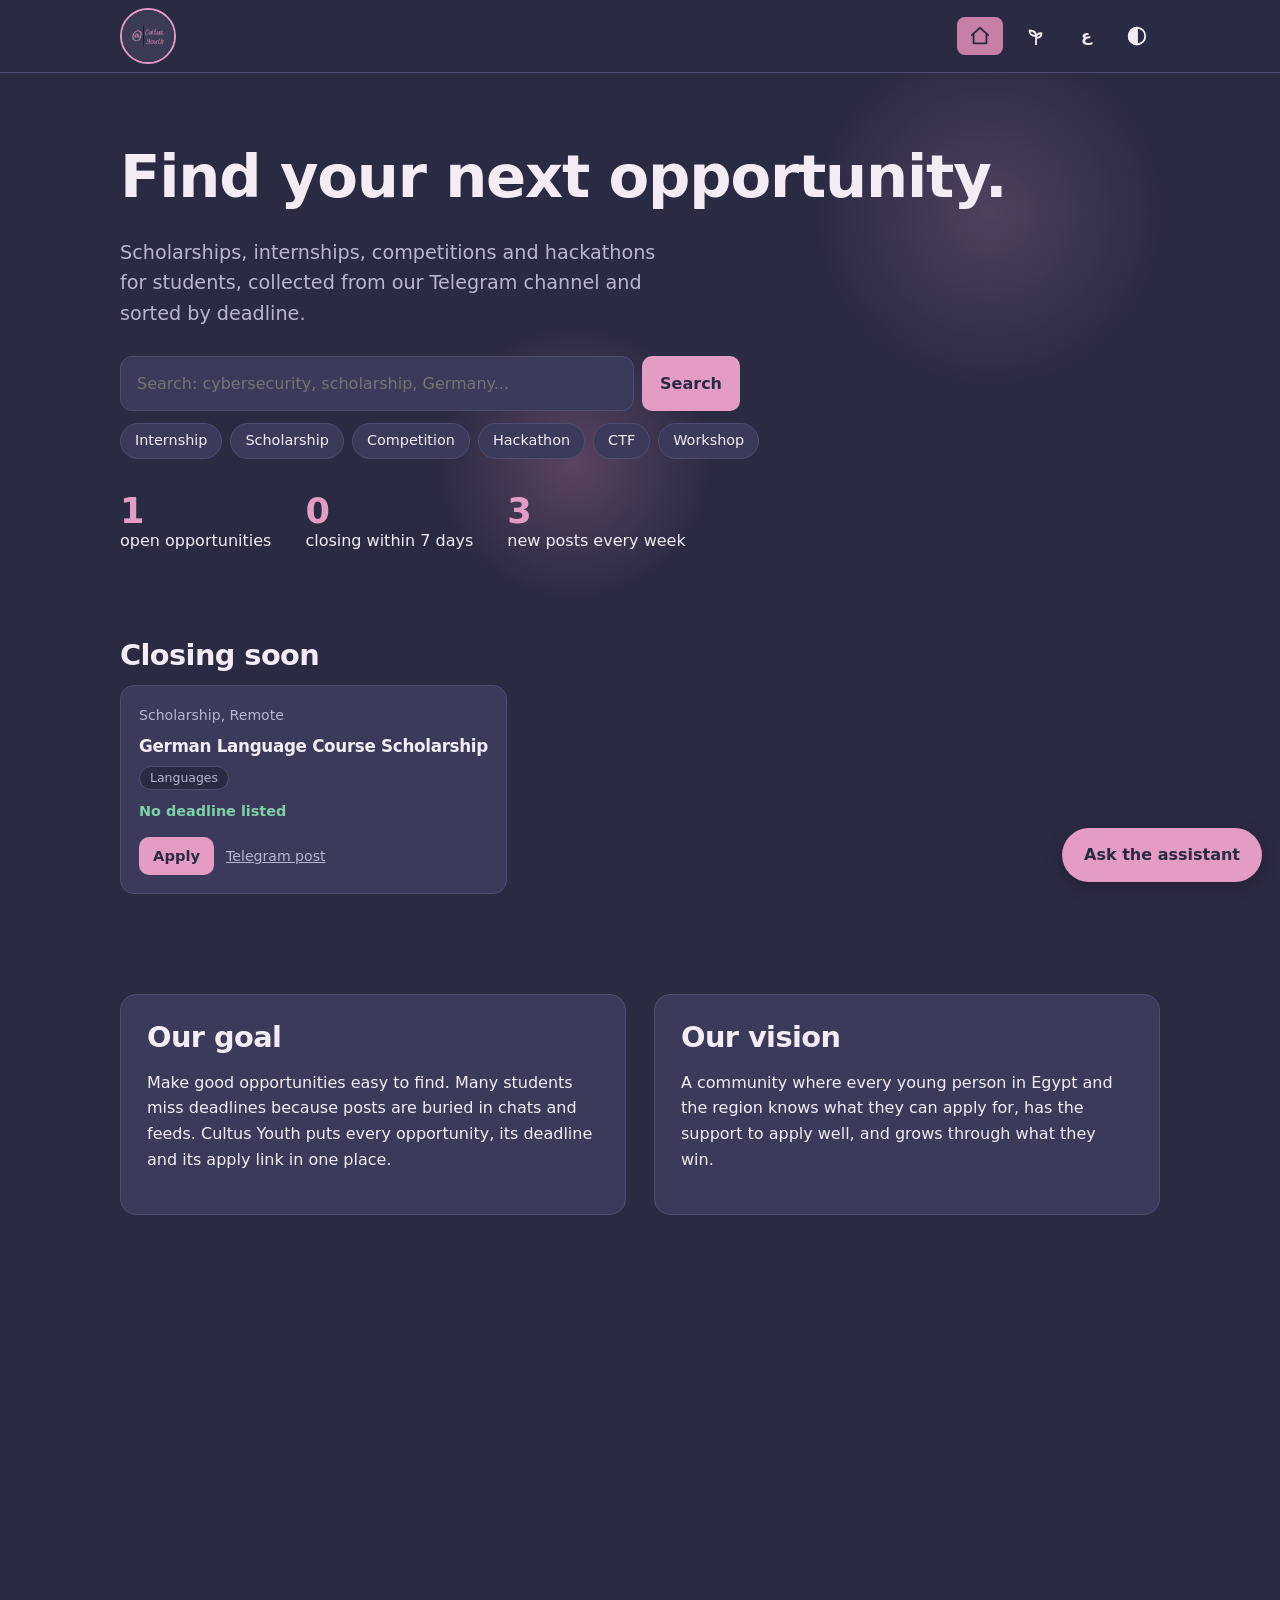
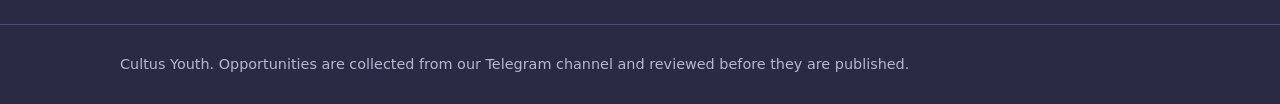
==== web/index.html @ 15549f33 "first commit" ====
<!DOCTYPE html>
<html lang="en">
<head>
<meta charset="utf-8">
<meta name="viewport" content="width=device-width, initial-scale=1, viewport-fit=cover">
<!-- Security: scripts only from this site. -->
<meta http-equiv="Content-Security-Policy" content="default-src 'self'; script-src 'self'; style-src 'self' https://fonts.googleapis.com; font-src https://fonts.gstatic.com; img-src 'self' data:; connect-src 'self'; base-uri 'none'; form-action 'self' mailto:">
<link rel="icon" href="assets/logo.jpg">
<link href="https://fonts.googleapis.com/css2?family=DM+Sans:wght@400;500;700&family=Noto+Sans+Arabic:wght@400;500;700&display=swap" rel="stylesheet">
<link rel="stylesheet" href="css/common.css">
<link rel="stylesheet" href="css/home.css">
<title>Cultus Youth</title>
</head>
<body data-title="nav.home">
<nav><div class="wrap">
<a class="logo" href="index.html" aria-label="Cultus Youth"><img src="assets/logo.jpg" alt="Cultus Youth logo" width="56" height="56"></a>
<a class="tab" href="index.html" id="t-home" data-i18n-aria="nav.home" aria-current="page"><svg viewBox="0 0 24 24" aria-hidden="true"><path d="M3 11l9-8 9 8"/><path d="M5 10v10h14V10"/></svg></a>
<a class="tab" href="opportunities.html" id="t-opps" data-i18n-aria="nav.opps"><svg viewBox="0 0 24 24" aria-hidden="true"><path d="M12 21v-9"/><path d="M12 12C12 8 9 6 5 6c0 4 3 6 7 6z"/><path d="M12 14c0-3 2-5 6-5 0 3-2 5-6 5z"/></svg></a>
<button class="tab" id="lang" data-i18n-aria="nav.lang">ع</button>
<button class="tab" id="theme" data-i18n-aria="nav.theme"><svg viewBox="0 0 24 24" aria-hidden="true"><circle cx="12" cy="12" r="9"/><path d="M12 3a9 9 0 000 18z" fill="currentColor"/></svg></button>
</div></nav>
<main>
<div class="wrap hero">
<h1 data-i18n="h.title"></h1>
<p class="lead" data-i18n="h.lead"></p>
<form class="search" id="hs" role="search"><input id="hq" maxlength="100" data-i18n-ph="h.search" data-i18n-aria="h.search"><button class="btn" data-i18n="search"></button></form>
<div class="chips" id="hchips"></div>
<div class="stats"><div><b id="n1">0</b><span data-i18n="stat.open"></span></div><div><b id="n2">0</b><span data-i18n="stat.soon"></span></div><div><b>3</b><span data-i18n="stat.week"></span></div></div>
</div>
<section><div class="wrap"><h2 data-i18n="h.soon"></h2><div class="ticker" id="soon"></div></div></section>
<section><div class="wrap two">
<div class="panel"><h2 data-i18n="h.goal"></h2><p data-i18n="h.goal.p"></p></div>
<div class="panel"><h2 data-i18n="h.vision"></h2><p data-i18n="h.vision.p"></p></div>
</div></section>
<section><div class="wrap two">
<div class="panel founder"><img class="av" src="assets/founder.jpg" alt="Toka Sayed" width="96" height="96"><div><h3>Toka Sayed</h3><p class="meta" data-i18n="founder.role"></p><p data-i18n="founder.bio"></p><a class="btn ghost" href="https://www.linkedin.com/in/tokasayed/" target="_blank" rel="noopener noreferrer">LinkedIn</a></div></div>
<div class="panel"><h3 data-i18n="follow"></h3><p class="meta" data-i18n="follow.p"></p>
<!-- EDIT: replace each # with your real link -->
<div class="socials"><a href="#" target="_blank" rel="noopener noreferrer">Telegram</a><a href="#" target="_blank" rel="noopener noreferrer">WhatsApp</a><a href="#" target="_blank" rel="noopener noreferrer">Instagram</a><a href="#" target="_blank" rel="noopener noreferrer">LinkedIn</a><a href="#" target="_blank" rel="noopener noreferrer">Facebook</a></div></div>
</div></section>
</main>
<footer><div class="wrap" data-i18n="footer"></div></footer>
<button id="fab" aria-expanded="false" aria-controls="chat" data-i18n="chat.fab"></button>
<div id="chat" role="dialog" aria-labelledby="chat-t">
<header><strong id="chat-t" data-i18n="chat.title"></strong><button id="cx" data-i18n-aria="close">x</button></header>
<div id="msgs" aria-live="polite"></div><div id="qc"></div>
<form id="cf"><input id="ci" maxlength="500" autocomplete="off" data-i18n-ph="chat.ph" data-i18n-aria="chat.ph"><button class="btn" data-i18n="send"></button></form>
</div>
<script type="module" src="js/home.js"></script>
</body>
</html>
---- web/css/common.css ----
/* Shared: tokens, nav, buttons, chips, cards, chat widget, motion */
:root{--bg:#f6f2f7;--sf:#fff;--tx:#2a2942;--mu:#6b6a85;--ac:#a8527f;--ac2:#3b3a5a;--bd:#e2dbe6;--ok:#2f7d5b;--wr:#b4482f;--on:#fff;box-sizing:border-box;padding-top:env(safe-area-inset-top,0px);padding-bottom:env(safe-area-inset-bottom,0px)}
@media (prefers-color-scheme:dark){:root:not([data-theme="light"]){--bg:#2b2a43;--sf:#3b3a5a;--tx:#f3ecf4;--mu:#b9b6d0;--ac:#e39cc4;--ac2:#c77fa6;--bd:#4f4e72;--ok:#7fd1a8;--wr:#ff9b84;--on:#2b2a43}}
:root[data-theme="dark"]{--bg:#2b2a43;--sf:#3b3a5a;--tx:#f3ecf4;--mu:#b9b6d0;--ac:#e39cc4;--ac2:#c77fa6;--bd:#4f4e72;--ok:#7fd1a8;--wr:#ff9b84;--on:#2b2a43}
*{box-sizing:border-box}html{scroll-padding-top:env(safe-area-inset-top,0px);scroll-behavior:smooth}
body{margin:0;background:var(--bg);color:var(--tx);font:16px/1.6 'DM Sans','Noto Sans Arabic',system-ui,sans-serif;overflow-x:clip;transition:background-color .3s,color .3s}
h1,h2,h3{font-weight:700;line-height:1.15;letter-spacing:-.02em;margin:0 0 .45em}
h1{font-size:clamp(2.2rem,6vw,3.7rem)}h2{font-size:1.8rem}h3{font-size:1.3rem}
:root[dir=rtl] h1,:root[dir=rtl] h2,:root[dir=rtl] h3{letter-spacing:0}
a{color:inherit}button{font:inherit;cursor:pointer;color:inherit}[hidden]{display:none!important}
:focus-visible{outline:3px solid var(--ac);outline-offset:2px}
.wrap{max-width:1080px;margin:0 auto;padding:0 20px}
section{padding:46px 0}
.meta{color:var(--mu);font-size:.88rem}
nav{position:sticky;top:env(safe-area-inset-top,0px);z-index:20;background:var(--bg);border-bottom:1px solid var(--bd)}
nav .wrap{display:flex;align-items:center;gap:6px 10px;min-height:62px;padding-top:8px;padding-bottom:8px;flex-wrap:wrap}
.logo{margin-inline-end:auto;display:flex}.logo img{height:56px;width:56px;border-radius:50%;object-fit:cover;border:2px solid var(--ac);transition:transform .6s}.logo:hover img{transform:rotate(360deg) scale(1.06)}
.tab{background:none;border:0;padding:8px 12px;border-radius:8px;text-decoration:none;font-weight:700;transition:transform .15s,background-color .2s}
.tab[aria-current=page]{background:var(--ac2);color:var(--on)}
.tab svg{width:22px;height:22px;display:block;stroke:currentColor;fill:none;stroke-width:2;stroke-linecap:round;stroke-linejoin:round;transition:transform .25s}.tab:hover svg{transform:translateY(-2px) scale(1.1)}
.btn{background:var(--ac);color:var(--on);border:0;border-radius:10px;padding:10px 18px;font-weight:700;text-decoration:none;display:inline-block;transition:transform .15s}
.btn:hover{transform:translateY(-2px)}.btn:active,.chip:active{transform:scale(.95)}
.btn.ghost{background:none;color:var(--tx);border:1.5px solid var(--bd)}
.chips{display:flex;flex-wrap:wrap;gap:8px}
.chip{border:1.5px solid var(--bd);background:var(--sf);border-radius:99px;padding:5px 14px;font-size:.9rem;text-decoration:none;transition:transform .15s,border-color .2s,background-color .2s}
.chip:hover{border-color:var(--ac)}.chip.on{background:var(--ac2);color:var(--on);border-color:var(--ac2)}
.panel{background:var(--sf);border:1px solid var(--bd);border-radius:16px;padding:26px}
.card{background:var(--sf);border:1px solid var(--bd);border-radius:14px;padding:18px;display:flex;flex-direction:column;gap:8px;animation:rise .5s ease backwards;transition:transform .2s,box-shadow .2s,border-color .2s}
.card:hover{transform:translateY(-5px);box-shadow:0 12px 26px rgba(0,0,0,.18);border-color:var(--ac)}
.card h3{font-size:1.05rem;margin:0;line-height:1.35}
.tags{display:flex;flex-wrap:wrap;gap:6px}.tag{font-size:.78rem;border-radius:99px;padding:1px 10px;background:var(--bg);border:1px solid var(--bd);color:var(--mu)}
.dl{font-weight:700;font-size:.9rem}.dl.urgent{color:var(--wr);animation:blinkdl 1.8s ease-in-out infinite}.dl.soon{color:var(--ac)}.dl.far{color:var(--ok)}
.row{display:flex;gap:12px;align-items:center;margin-top:auto;padding-top:6px;flex-wrap:wrap}.row .btn{padding:7px 14px;font-size:.92rem}
footer{border-top:1px solid var(--bd);padding:28px 0;color:var(--mu);font-size:.9rem}
/* chat */
#fab{position:fixed;inset-inline-end:18px;bottom:calc(18px + env(safe-area-inset-bottom,0px));z-index:30;background:var(--ac);color:var(--on);border:0;border-radius:99px;padding:14px 22px;font-weight:700;box-shadow:0 4px 16px rgba(0,0,0,.25);animation:pulse 2.8s infinite;transition:transform .2s}
#fab:hover{transform:scale(1.06)}#fab[aria-expanded=true]{animation:none}
#chat{position:fixed;inset-inline-end:18px;bottom:calc(78px + env(safe-area-inset-bottom,0px));width:min(380px,calc(100vw - 36px));height:min(540px,70vh);z-index:30;background:var(--sf);border:1px solid var(--bd);border-radius:18px;display:none;flex-direction:column;overflow:hidden;box-shadow:0 12px 40px rgba(0,0,0,.3)}
#chat.open{display:flex;animation:pop .28s ease}
#chat header{background:var(--ac2);color:var(--on);padding:12px 16px;display:flex;justify-content:space-between;align-items:center}
#chat header button{background:none;border:0;font-size:1.2rem;color:inherit}
#msgs{flex:1;overflow-y:auto;padding:14px;display:flex;flex-direction:column;gap:10px}
.m{max-width:90%;padding:9px 13px;border-radius:14px;font-size:.95rem;animation:pop .3s ease backwards;overflow-wrap:anywhere}
.m.b{background:var(--bg);align-self:flex-start}.m.u{background:var(--ac);color:var(--on);align-self:flex-end}
.mini{border:1px solid var(--bd);background:var(--sf);border-radius:10px;padding:8px 10px;margin-top:6px;font-size:.88rem}.mini a{color:var(--ac);font-weight:700}
#cf{display:flex;gap:6px;padding:10px;border-top:1px solid var(--bd)}
#cf input{flex:1;min-width:0;padding:10px;border-radius:10px;border:1.5px solid var(--bd);background:var(--bg);color:var(--tx);font:inherit}
#qc{padding:0 10px 8px;display:flex;gap:6px;flex-wrap:wrap}#qc .chip{font-size:.8rem;padding:3px 10px}
.dots i{display:inline-block;width:7px;height:7px;margin:0 2px;border-radius:50%;background:var(--mu);animation:blink 1s infinite ease-in-out}.dots i:nth-child(2){animation-delay:.15s}.dots i:nth-child(3){animation-delay:.3s}
/* motion */
@keyframes rise{from{opacity:0;transform:translateY(18px)}}
@keyframes pop{from{opacity:0;transform:translateY(14px) scale(.96)}}
@keyframes pulse{0%,100%{box-shadow:0 4px 16px rgba(0,0,0,.25),0 0 0 0 rgba(199,127,166,.55)}70%{box-shadow:0 4px 16px rgba(0,0,0,.25),0 0 0 14px rgba(199,127,166,0)}}
@keyframes blink{0%,80%,100%{opacity:.25;transform:scale(.8)}40%{opacity:1;transform:scale(1)}}
@keyframes blinkdl{50%{opacity:.5}}
.reveal{opacity:0;transform:translateY(26px);transition:opacity .7s ease,transform .7s ease}.reveal.in{opacity:1;transform:none}
.grid>.card:nth-child(n),.ticker>.card:nth-child(n){animation-delay:calc(min(var(--i,0),12)*55ms)}
@media(max-width:720px){.wrap{padding:0 16px}section{padding:30px 0}h2{font-size:1.5rem}.logo img{height:48px;width:48px}.tab{padding:6px 9px}#chat{inset-inline:0;bottom:0;width:100%;height:82vh;border-radius:18px 18px 0 0}}
@media(prefers-reduced-motion:reduce){*,*::before,*::after{transition:none!important;animation:none!important;scroll-behavior:auto!important}.reveal{opacity:1;transform:none}}
---- web/css/home.css ----
/* Home page only */
.hero{padding:70px 20px 40px;position:relative;isolation:isolate}
.hero::before,.hero::after{content:"";position:absolute;border-radius:50%;z-index:-1;pointer-events:none;animation:drift 11s ease-in-out infinite alternate}
.hero::before{width:380px;height:380px;top:-50px;inset-inline-end:0;background:radial-gradient(circle,var(--ac),transparent 65%);opacity:.2}
.hero::after{width:300px;height:300px;bottom:-20px;inset-inline-start:30%;background:radial-gradient(circle,var(--ac2),transparent 65%);opacity:.3;animation-duration:14s;animation-direction:alternate-reverse}
@keyframes drift{to{transform:translate(-50px,40px) scale(1.18)}}
.hero h1{animation:rise .7s .05s ease backwards}.lead{animation:rise .7s .18s ease backwards}.search{animation:rise .7s .3s ease backwards}.hero .chips{animation:rise .7s .4s ease backwards}.stats{animation:rise .7s .5s ease backwards}
.lead{font-size:1.2rem;max-width:560px;color:var(--mu)}
.search{display:flex;gap:8px;max-width:620px;margin:26px 0 12px}
.search input{flex:1;min-width:0;padding:14px 16px;border-radius:12px;border:1.5px solid var(--bd);background:var(--sf);color:var(--tx);font:inherit;transition:box-shadow .2s,border-color .2s}
.search input:focus{box-shadow:0 0 0 4px rgba(199,127,166,.28);border-color:var(--ac)}
.stats{display:flex;gap:34px;flex-wrap:wrap;margin-top:34px}.stats b{font-size:2.2rem;color:var(--ac);display:block;line-height:1}
.ticker{display:flex;gap:14px;overflow-x:auto;padding-bottom:8px}.ticker .card{min-width:250px}
.two{display:grid;grid-template-columns:1fr 1fr;gap:28px}
.founder{display:flex;gap:18px;align-items:center}.av{width:96px;height:96px;border-radius:50%;object-fit:cover;border:2px solid var(--ac);flex:none}
.socials{display:flex;gap:10px;flex-wrap:wrap}.socials a{border:1.5px solid var(--bd);border-radius:10px;padding:8px 16px;text-decoration:none;background:var(--sf);transition:transform .15s,border-color .2s}.socials a:hover{transform:translateY(-2px);border-color:var(--ac)}
@media(max-width:720px){.two{grid-template-columns:1fr}.hero{padding-top:36px}.search{flex-direction:column}.search .btn{width:100%}.founder{flex-direction:column;align-items:flex-start}.ticker .card{min-width:230px}}
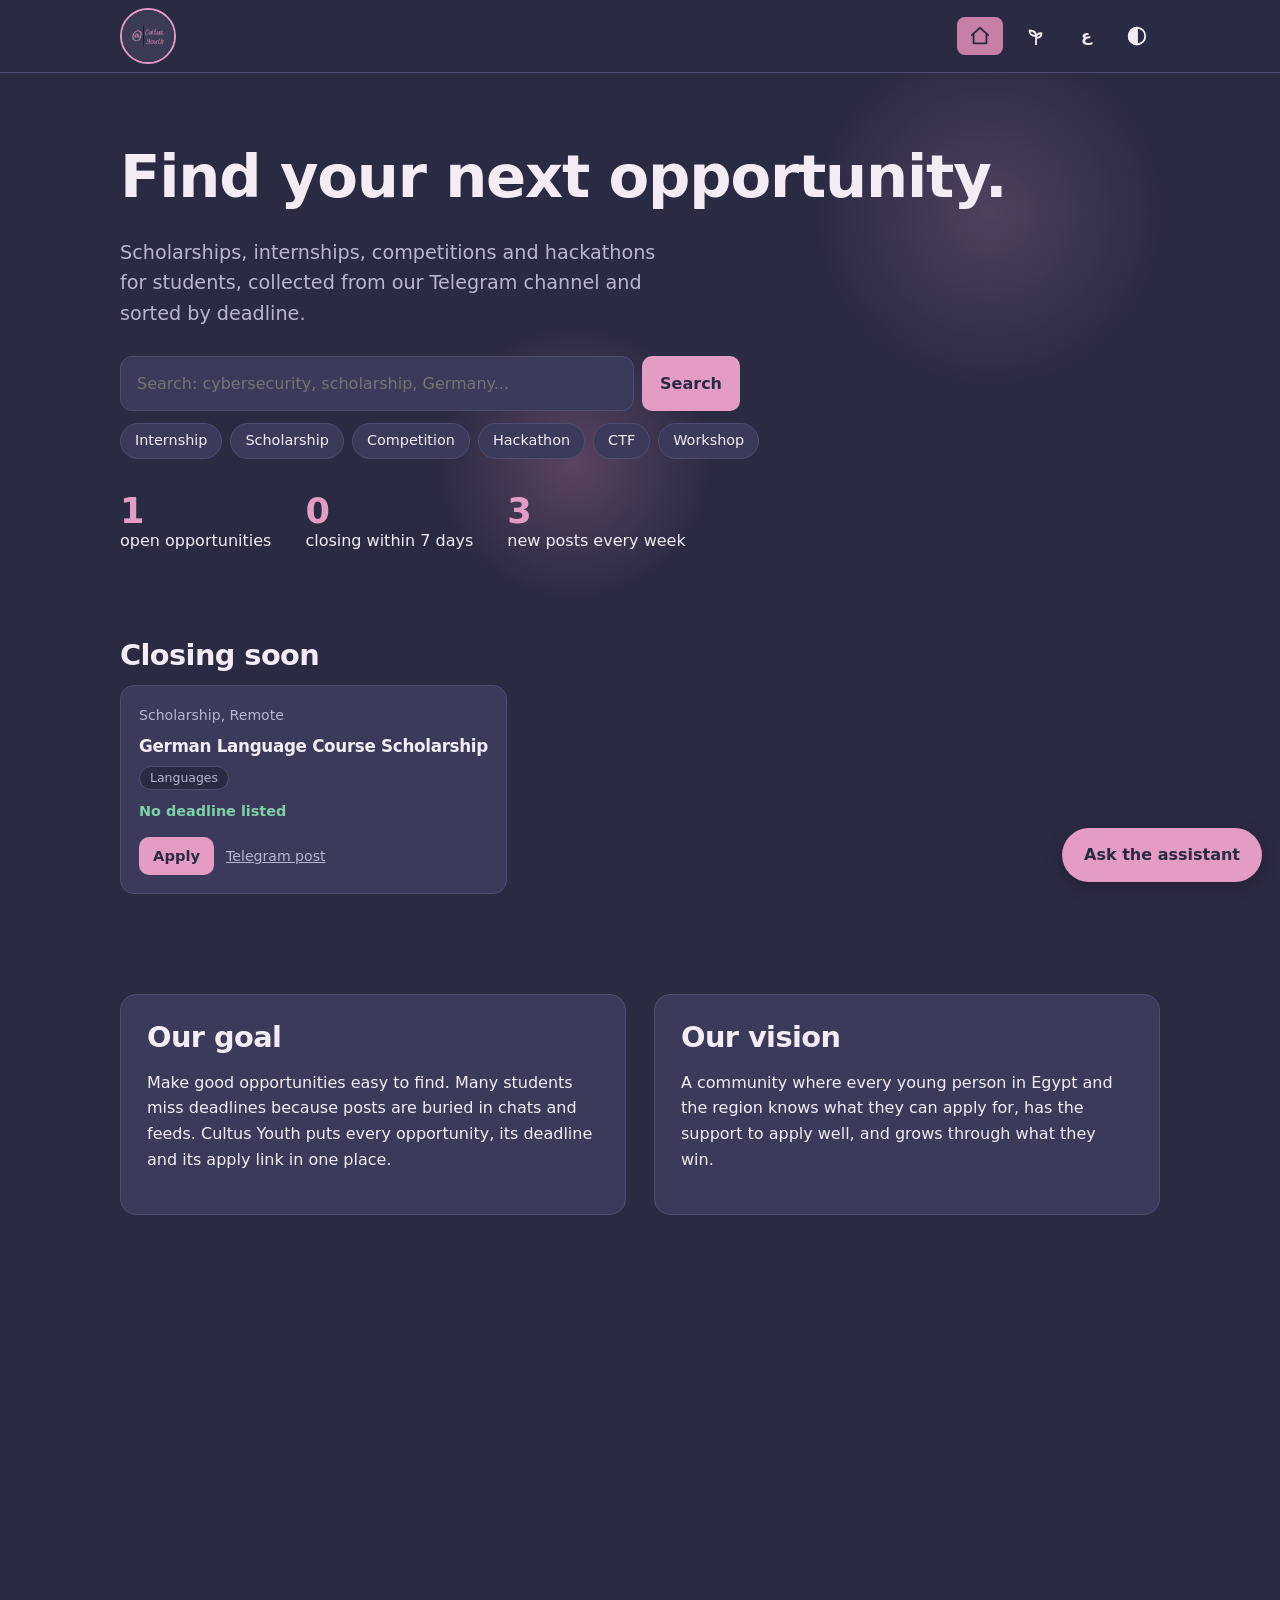
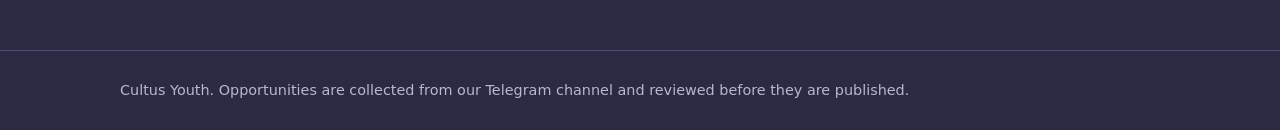
==== commit 5da3652d: "add_details" ====
--- a/web/index.html
+++ b/web/index.html
@@ -36,7 +36,7 @@
 <div class="panel founder"><img class="av" src="assets/founder.jpg" alt="Toka Sayed" width="96" height="96"><div><h3>Toka Sayed</h3><p class="meta" data-i18n="founder.role"></p><p data-i18n="founder.bio"></p><a class="btn ghost" href="https://www.linkedin.com/in/tokasayed/" target="_blank" rel="noopener noreferrer">LinkedIn</a></div></div>
 <div class="panel"><h3 data-i18n="follow"></h3><p class="meta" data-i18n="follow.p"></p>
 <!-- EDIT: replace each # with your real link -->
-<div class="socials"><a href="#" target="_blank" rel="noopener noreferrer">Telegram</a><a href="#" target="_blank" rel="noopener noreferrer">WhatsApp</a><a href="#" target="_blank" rel="noopener noreferrer">Instagram</a><a href="#" target="_blank" rel="noopener noreferrer">LinkedIn</a><a href="#" target="_blank" rel="noopener noreferrer">Facebook</a></div></div>
+<div class="socials"><a href="https://t.me/cultusyouth" target="https://t.me/cultusyouth" rel="noopener noreferrer">Telegram</a><a href="https://www.whatsapp.com/channel/0029Vb6dm6fA89MllzOmcs1J" target="https://whatsapp.com/channel/0029Vb6dm6fA89MllzOmcs1J" rel="noopener noreferrer">WhatsApp</a><a href="https://www.linkedin.com/company/cultusyouth/" target="_blank" rel="noopener noreferrer">LinkedIn</a><a href="https://www.facebook.com/cultusyouth/" target="https://www.facebook.com/cultusyouth/" rel="noopener noreferrer">Facebook</a></div></div>
 </div></section>
 </main>
 <footer><div class="wrap" data-i18n="footer"></div></footer>
